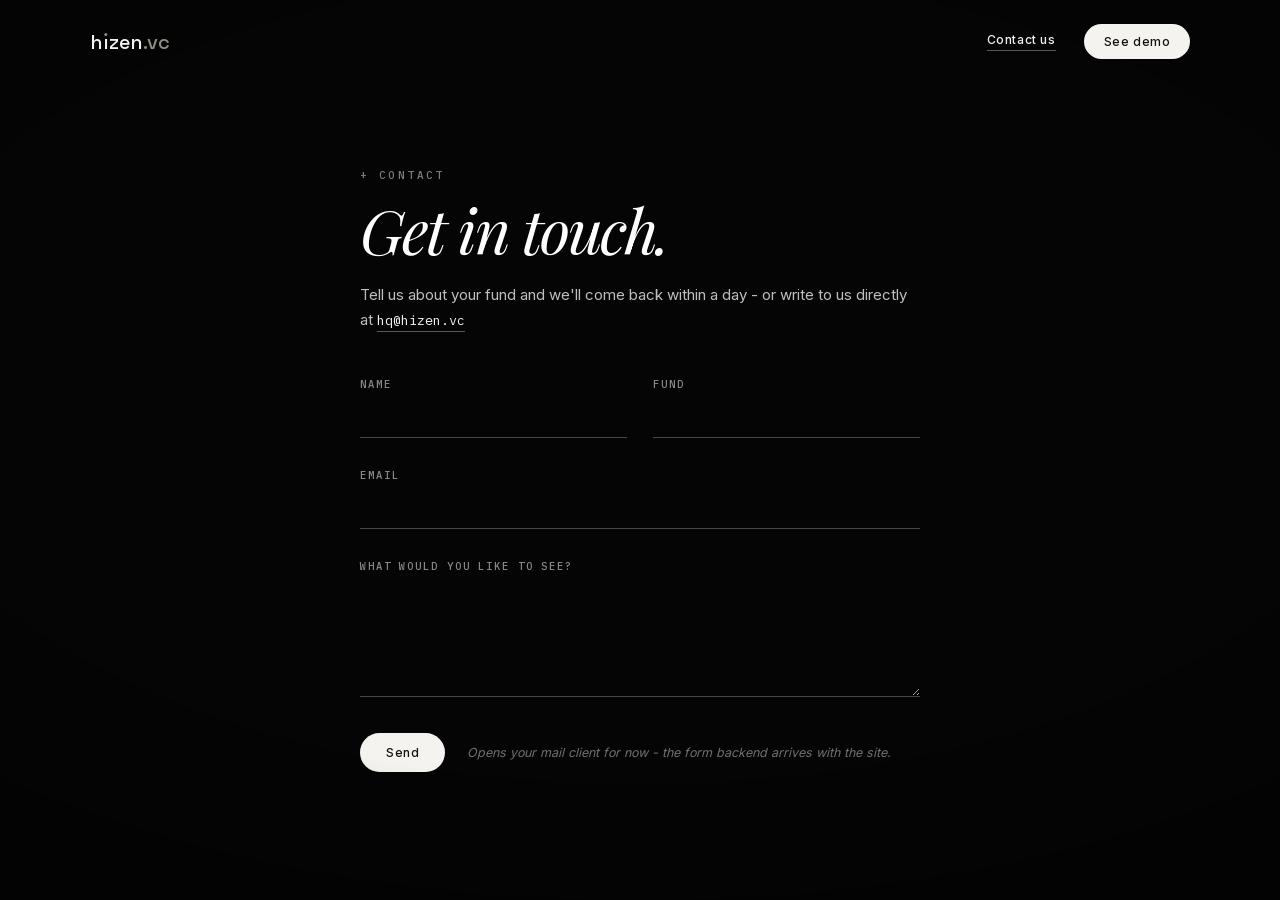
==== contact.html @ a519488a "site: the data-vines build, and no third-party request on any page The export is a React component i" ====
<!DOCTYPE html>
<html lang="en">
<head>
<meta charset="utf-8">
<meta name="viewport" content="width=device-width, initial-scale=1">
<title>Get in touch — hızen.vc</title>
  <link rel="stylesheet" href="./fonts/fonts.css">
  <style>
    body{margin:0;background:#050505;color:#f4f3f0;-webkit-font-smoothing:antialiased}
    a{color:#f4f3f0}a:hover{color:#b5b2a8}
    ::selection{background:#f4f3f0;color:#12120f}
    input:focus-visible,textarea:focus-visible{outline:none;border-bottom-color:#f4f3f0 !important}
  </style>
<meta name="description" content="Everything an analyst runs before a deal — done, before the call.">
<link rel="icon" type="image/png" sizes="32x32" href="/img/icon-32-dark.png">
<link rel="icon" type="image/png" sizes="32x32" href="/img/icon-32-light.png" media="(prefers-color-scheme: dark)">
<link rel="apple-touch-icon" href="/img/icon-180-dark.png">
<meta property="og:title" content="hızen.vc — intelligence for private capital">
<meta property="og:description" content="Everything an analyst runs before a deal — done, before the call.">
<meta property="og:image" content="https://hizen.vc/img/og.png">
<meta property="og:url" content="https://hizen.vc/">
<meta name="twitter:card" content="summary_large_image">
<meta name="twitter:title" content="hızen.vc — intelligence for private capital">
<meta name="twitter:description" content="Everything an analyst runs before a deal — done, before the call.">
<meta name="twitter:image" content="https://hizen.vc/img/og.png">
<style>
  /* The builder writes hover intent as a `style-hover` attribute its own runtime
     never reads, so these are the only place those states exist. */
  .clink:hover { color: #b5b2a8 }
  .cbtn:hover { background: #d9d6cd; color: #12120f }
  :focus-visible { outline: 2px solid currentColor; outline-offset: 3px }
</style>
</head>
<body>
<div style="position:fixed;inset:0;pointer-events:none;background:radial-gradient(120% 90% at 50% 42%, transparent 50%, rgba(0,0,0,0.5) 86%, rgba(0,0,0,0.68) 100%)"></div>
<header style="position:fixed;top:0;left:0;right:0;z-index:50;display:flex;justify-content:space-between;align-items:center;padding:24px 7vw">
  <a href="./index.html" style="font-family:'Space Grotesk',Inter,sans-serif;font-weight:500;font-size:20px;letter-spacing:0.005em;color:#f4f3f0;text-decoration:none;line-height:1">h<span style="position:relative;display:inline-block">ı<span style="position:absolute;left:50%;top:0.06em;transform:translateX(-50%);width:0.17em;height:0.17em;border-radius:50%;background:#8f8c85"></span></span>zen<span style="color:#8f8c85">.vc</span></a>
  <nav style="display:flex;align-items:center;gap:28px"><a href="mailto:hq@hizen.vc" style="font-family:Inter,sans-serif;font-weight:500;font-size:12px;letter-spacing:0.05em;color:#f4f3f0;text-decoration:none;border-bottom:1px solid rgba(244,243,240,0.35);padding-bottom:3px;white-space:nowrap" style-hover="color:#b5b2a8">Contact us</a><a href="./demo.html" style="font-family:Inter,sans-serif;font-weight:500;font-size:12px;letter-spacing:0.05em;color:#12120f;background:#f4f3f0;padding:10px 20px;border-radius:999px;text-decoration:none;white-space:nowrap" style-hover="background:#d9d6cd;color:#12120f">See demo</a></nav>
</header>
<main style="min-height:100vh;display:flex;align-items:center;justify-content:center;padding:120px 7vw 80px;box-sizing:border-box">
  <div style="width:min(560px,100%)">
    <div style="font-family:'IBM Plex Mono',monospace;font-weight:500;font-size:11px;letter-spacing:0.22em;text-transform:uppercase;color:rgba(244,243,240,0.5);margin-bottom:16px">+ Contact</div>
    <h1 style="margin:0;font-family:'Playfair Display',Georgia,serif;font-style:italic;font-weight:400;font-size:clamp(38px,5vw,62px);line-height:1.02;letter-spacing:-0.04em;color:#ffffff">Get in touch.</h1>
    <p style="margin:20px 0 0;font-family:Inter,sans-serif;font-weight:400;font-size:15px;line-height:1.7;color:rgba(244,243,240,0.78)">Tell us about your fund and we'll come back within a day - or write to us directly at <a href="mailto:hq@hizen.vc" style="font-family:'IBM Plex Mono',monospace;font-size:13.5px;color:#f4f3f0;text-decoration:none;border-bottom:1px solid rgba(244,243,240,0.35);padding-bottom:2px" style-hover="color:#b5b2a8">hq@hizen.vc</a></p>
    <form onSubmit="{{ send }}" style="margin-top:44px;display:flex;flex-direction:column;gap:30px">
      <div style="display:grid;grid-template-columns:1fr 1fr;gap:26px">
        <label style="display:flex;flex-direction:column;gap:9px;font-family:'IBM Plex Mono',monospace;font-weight:500;font-size:10.5px;letter-spacing:0.18em;text-transform:uppercase;color:rgba(244,243,240,0.55)">Name
          <input name="name" type="text" autocomplete="name" style="background:transparent;border:none;border-bottom:1px solid rgba(244,243,240,0.28);padding:8px 0 10px;font-family:Inter,sans-serif;font-size:15px;color:#f4f3f0;border-radius:0"></input>
        </label>
        <label style="display:flex;flex-direction:column;gap:9px;font-family:'IBM Plex Mono',monospace;font-weight:500;font-size:10.5px;letter-spacing:0.18em;text-transform:uppercase;color:rgba(244,243,240,0.55)">Fund
          <input name="fund" type="text" autocomplete="organization" style="background:transparent;border:none;border-bottom:1px solid rgba(244,243,240,0.28);padding:8px 0 10px;font-family:Inter,sans-serif;font-size:15px;color:#f4f3f0;border-radius:0"></input>
        </label>
      </div>
      <label style="display:flex;flex-direction:column;gap:9px;font-family:'IBM Plex Mono',monospace;font-weight:500;font-size:10.5px;letter-spacing:0.18em;text-transform:uppercase;color:rgba(244,243,240,0.55)">Email
        <input name="email" type="email" autocomplete="email" required="required" style="background:transparent;border:none;border-bottom:1px solid rgba(244,243,240,0.28);padding:8px 0 10px;font-family:Inter,sans-serif;font-size:15px;color:#f4f3f0;border-radius:0"></input>
      </label>
      <label style="display:flex;flex-direction:column;gap:9px;font-family:'IBM Plex Mono',monospace;font-weight:500;font-size:10.5px;letter-spacing:0.18em;text-transform:uppercase;color:rgba(244,243,240,0.55)">What would you like to see?
        <textarea name="msg" rows="4" style="background:transparent;border:none;border-bottom:1px solid rgba(244,243,240,0.28);padding:8px 0 10px;font-family:Inter,sans-serif;font-size:15px;line-height:1.6;color:#f4f3f0;resize:vertical;border-radius:0"></textarea>
      </label>
      <div style="display:flex;align-items:center;gap:22px;margin-top:6px">
        <button type="submit" style="font-family:Inter,sans-serif;font-weight:500;font-size:12px;letter-spacing:0.05em;color:#12120f;background:#f4f3f0;padding:12px 26px;border-radius:999px;border:none;cursor:pointer" style-hover="background:#d9d6cd">Send</button>
        <span style="font-family:Inter,sans-serif;font-style:italic;font-size:12.5px;color:rgba(244,243,240,0.45)">Opens your mail client for now - the form backend arrives with the site.</span>
      </div>
    </form>
  </div>
</main>
<script>
class DCLogic { constructor(props) { this.props = props; } }
class Component extends DCLogic {
  renderVals() {
    return {
      send: e => {
        e.preventDefault();
        const f = e.target;
        const v = n => (f.elements[n] && f.elements[n].value || '').trim();
        const subject = 'Hizen - ' + (v('fund') || v('name') || 'inquiry');
        const body = 'Name: ' + v('name') + '\nFund: ' + v('fund') + '\nEmail: ' + v('email') + '\n\n' + v('msg');
        window.location.href = 'mailto:hq@hizen.vc?subject=' + encodeURIComponent(subject) + '&body=' + encodeURIComponent(body);
      }
    };
  }
}
new Component({}).componentDidMount();
</script>
</body>
</html>
---- fonts/fonts.css ----
@font-face {
  font-family: 'IBM Plex Mono';
  font-style: normal;
  font-weight: 400;
  font-display: swap;
  src: url(./ibm-plex-mono-400-latin-ext.woff2) format('woff2');
  unicode-range: U+0100-02BA, U+02BD-02C5, U+02C7-02CC, U+02CE-02D7, U+02DD-02FF, U+0304, U+0308, U+0329, U+1D00-1DBF, U+1E00-1E9F, U+1EF2-1EFF, U+2020, U+20A0-20AB, U+20AD-20C0, U+2113, U+2C60-2C7F, U+A720-A7FF;
}
@font-face {
  font-family: 'IBM Plex Mono';
  font-style: normal;
  font-weight: 400;
  font-display: swap;
  src: url(./ibm-plex-mono-400-latin.woff2) format('woff2');
  unicode-range: U+0000-00FF, U+0131, U+0152-0153, U+02BB-02BC, U+02C6, U+02DA, U+02DC, U+0304, U+0308, U+0329, U+2000-206F, U+20AC, U+2122, U+2191, U+2193, U+2212, U+2215, U+FEFF, U+FFFD;
}
@font-face {
  font-family: 'IBM Plex Mono';
  font-style: normal;
  font-weight: 500;
  font-display: swap;
  src: url(./ibm-plex-mono-500-latin-ext.woff2) format('woff2');
  unicode-range: U+0100-02BA, U+02BD-02C5, U+02C7-02CC, U+02CE-02D7, U+02DD-02FF, U+0304, U+0308, U+0329, U+1D00-1DBF, U+1E00-1E9F, U+1EF2-1EFF, U+2020, U+20A0-20AB, U+20AD-20C0, U+2113, U+2C60-2C7F, U+A720-A7FF;
}
@font-face {
  font-family: 'IBM Plex Mono';
  font-style: normal;
  font-weight: 500;
  font-display: swap;
  src: url(./ibm-plex-mono-500-latin.woff2) format('woff2');
  unicode-range: U+0000-00FF, U+0131, U+0152-0153, U+02BB-02BC, U+02C6, U+02DA, U+02DC, U+0304, U+0308, U+0329, U+2000-206F, U+20AC, U+2122, U+2191, U+2193, U+2212, U+2215, U+FEFF, U+FFFD;
}
@font-face {
  font-family: 'Inter';
  font-style: normal;
  font-weight: 400;
  font-display: swap;
  src: url(./inter-400-latin-ext.woff2) format('woff2');
  unicode-range: U+0100-02BA, U+02BD-02C5, U+02C7-02CC, U+02CE-02D7, U+02DD-02FF, U+0304, U+0308, U+0329, U+1D00-1DBF, U+1E00-1E9F, U+1EF2-1EFF, U+2020, U+20A0-20AB, U+20AD-20C0, U+2113, U+2C60-2C7F, U+A720-A7FF;
}
@font-face {
  font-family: 'Inter';
  font-style: normal;
  font-weight: 400;
  font-display: swap;
  src: url(./inter-400-latin.woff2) format('woff2');
  unicode-range: U+0000-00FF, U+0131, U+0152-0153, U+02BB-02BC, U+02C6, U+02DA, U+02DC, U+0304, U+0308, U+0329, U+2000-206F, U+20AC, U+2122, U+2191, U+2193, U+2212, U+2215, U+FEFF, U+FFFD;
}
@font-face {
  font-family: 'Inter';
  font-style: normal;
  font-weight: 500;
  font-display: swap;
  src: url(./inter-500-latin-ext.woff2) format('woff2');
  unicode-range: U+0100-02BA, U+02BD-02C5, U+02C7-02CC, U+02CE-02D7, U+02DD-02FF, U+0304, U+0308, U+0329, U+1D00-1DBF, U+1E00-1E9F, U+1EF2-1EFF, U+2020, U+20A0-20AB, U+20AD-20C0, U+2113, U+2C60-2C7F, U+A720-A7FF;
}
@font-face {
  font-family: 'Inter';
  font-style: normal;
  font-weight: 500;
  font-display: swap;
  src: url(./inter-500-latin.woff2) format('woff2');
  unicode-range: U+0000-00FF, U+0131, U+0152-0153, U+02BB-02BC, U+02C6, U+02DA, U+02DC, U+0304, U+0308, U+0329, U+2000-206F, U+20AC, U+2122, U+2191, U+2193, U+2212, U+2215, U+FEFF, U+FFFD;
}
@font-face {
  font-family: 'Inter';
  font-style: normal;
  font-weight: 600;
  font-display: swap;
  src: url(./inter-600-latin-ext.woff2) format('woff2');
  unicode-range: U+0100-02BA, U+02BD-02C5, U+02C7-02CC, U+02CE-02D7, U+02DD-02FF, U+0304, U+0308, U+0329, U+1D00-1DBF, U+1E00-1E9F, U+1EF2-1EFF, U+2020, U+20A0-20AB, U+20AD-20C0, U+2113, U+2C60-2C7F, U+A720-A7FF;
}
@font-face {
  font-family: 'Inter';
  font-style: normal;
  font-weight: 600;
  font-display: swap;
  src: url(./inter-600-latin.woff2) format('woff2');
  unicode-range: U+0000-00FF, U+0131, U+0152-0153, U+02BB-02BC, U+02C6, U+02DA, U+02DC, U+0304, U+0308, U+0329, U+2000-206F, U+20AC, U+2122, U+2191, U+2193, U+2212, U+2215, U+FEFF, U+FFFD;
}
@font-face {
  font-family: 'Playfair Display';
  font-style: italic;
  font-weight: 400;
  font-display: swap;
  src: url(./playfair-display-400-italic-latin-ext.woff2) format('woff2');
  unicode-range: U+0100-02BA, U+02BD-02C5, U+02C7-02CC, U+02CE-02D7, U+02DD-02FF, U+0304, U+0308, U+0329, U+1D00-1DBF, U+1E00-1E9F, U+1EF2-1EFF, U+2020, U+20A0-20AB, U+20AD-20C0, U+2113, U+2C60-2C7F, U+A720-A7FF;
}
@font-face {
  font-family: 'Playfair Display';
  font-style: italic;
  font-weight: 400;
  font-display: swap;
  src: url(./playfair-display-400-italic-latin.woff2) format('woff2');
  unicode-range: U+0000-00FF, U+0131, U+0152-0153, U+02BB-02BC, U+02C6, U+02DA, U+02DC, U+0304, U+0308, U+0329, U+2000-206F, U+20AC, U+2122, U+2191, U+2193, U+2212, U+2215, U+FEFF, U+FFFD;
}
@font-face {
  font-family: 'Playfair Display';
  font-style: italic;
  font-weight: 500;
  font-display: swap;
  src: url(./playfair-display-500-italic-latin-ext.woff2) format('woff2');
  unicode-range: U+0100-02BA, U+02BD-02C5, U+02C7-02CC, U+02CE-02D7, U+02DD-02FF, U+0304, U+0308, U+0329, U+1D00-1DBF, U+1E00-1E9F, U+1EF2-1EFF, U+2020, U+20A0-20AB, U+20AD-20C0, U+2113, U+2C60-2C7F, U+A720-A7FF;
}
@font-face {
  font-family: 'Playfair Display';
  font-style: italic;
  font-weight: 500;
  font-display: swap;
  src: url(./playfair-display-500-italic-latin.woff2) format('woff2');
  unicode-range: U+0000-00FF, U+0131, U+0152-0153, U+02BB-02BC, U+02C6, U+02DA, U+02DC, U+0304, U+0308, U+0329, U+2000-206F, U+20AC, U+2122, U+2191, U+2193, U+2212, U+2215, U+FEFF, U+FFFD;
}
@font-face {
  font-family: 'Space Grotesk';
  font-style: normal;
  font-weight: 500;
  font-display: swap;
  src: url(./space-grotesk-500-latin-ext.woff2) format('woff2');
  unicode-range: U+0100-02BA, U+02BD-02C5, U+02C7-02CC, U+02CE-02D7, U+02DD-02FF, U+0304, U+0308, U+0329, U+1D00-1DBF, U+1E00-1E9F, U+1EF2-1EFF, U+2020, U+20A0-20AB, U+20AD-20C0, U+2113, U+2C60-2C7F, U+A720-A7FF;
}
@font-face {
  font-family: 'Space Grotesk';
  font-style: normal;
  font-weight: 500;
  font-display: swap;
  src: url(./space-grotesk-500-latin.woff2) format('woff2');
  unicode-range: U+0000-00FF, U+0131, U+0152-0153, U+02BB-02BC, U+02C6, U+02DA, U+02DC, U+0304, U+0308, U+0329, U+2000-206F, U+20AC, U+2122, U+2191, U+2193, U+2212, U+2215, U+FEFF, U+FFFD;
}
@font-face {
  font-family: 'Space Grotesk';
  font-style: normal;
  font-weight: 600;
  font-display: swap;
  src: url(./space-grotesk-600-latin-ext.woff2) format('woff2');
  unicode-range: U+0100-02BA, U+02BD-02C5, U+02C7-02CC, U+02CE-02D7, U+02DD-02FF, U+0304, U+0308, U+0329, U+1D00-1DBF, U+1E00-1E9F, U+1EF2-1EFF, U+2020, U+20A0-20AB, U+20AD-20C0, U+2113, U+2C60-2C7F, U+A720-A7FF;
}
@font-face {
  font-family: 'Space Grotesk';
  font-style: normal;
  font-weight: 600;
  font-display: swap;
  src: url(./space-grotesk-600-latin.woff2) format('woff2');
  unicode-range: U+0000-00FF, U+0131, U+0152-0153, U+02BB-02BC, U+02C6, U+02DA, U+02DC, U+0304, U+0308, U+0329, U+2000-206F, U+20AC, U+2122, U+2191, U+2193, U+2212, U+2215, U+FEFF, U+FFFD;
}
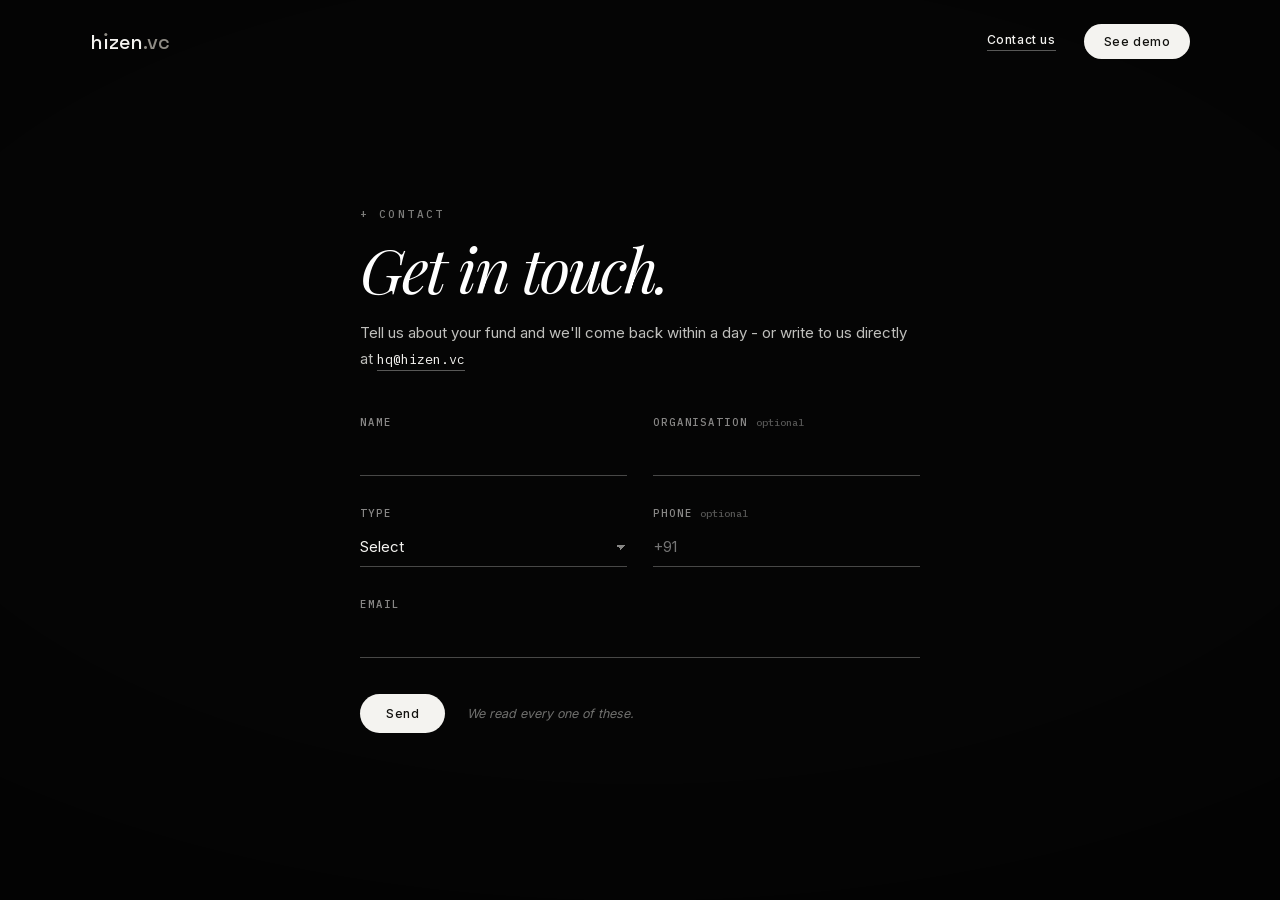
==== commit bc685538: "site: the v2 film, and a contact form that keeps the lead The demo page carried a 1:59 cut and a tra" ====
--- a/contact.html
+++ b/contact.html
@@ -1,4 +1,6 @@
 <!DOCTYPE html>
+<!-- HAND-AUTHORED, like demo.html. The builder export has no form backend and
+     no fund-type field, so a re-export must map this page as `-contact.dc.html`. -->
 <html lang="en">
 <head>
 <meta charset="utf-8">
@@ -9,7 +11,18 @@
     body{margin:0;background:#050505;color:#f4f3f0;-webkit-font-smoothing:antialiased}
     a{color:#f4f3f0}a:hover{color:#b5b2a8}
     ::selection{background:#f4f3f0;color:#12120f}
-    input:focus-visible,textarea:focus-visible{outline:none;border-bottom-color:#f4f3f0 !important}
+    input:focus-visible,select:focus-visible,textarea:focus-visible{outline:none;border-bottom-color:#f4f3f0 !important}
+    /* The four fields repeated these inline nine times over. */
+    .f{display:flex;flex-direction:column;gap:9px;font-family:'IBM Plex Mono',monospace;
+       font-weight:500;font-size:10.5px;letter-spacing:0.18em;text-transform:uppercase;
+       color:rgba(244,243,240,0.55)}
+    .f input,.f select{background:transparent;border:none;border-bottom:1px solid rgba(244,243,240,0.28);
+       padding:8px 0 10px;font-family:Inter,sans-serif;font-size:15px;color:#f4f3f0;border-radius:0}
+    /* A native select paints its own chrome; strip it and draw one caret. */
+    .f select{appearance:none;cursor:pointer;background-image:linear-gradient(45deg,transparent 50%,rgba(244,243,240,0.55) 50%),linear-gradient(135deg,rgba(244,243,240,0.55) 50%,transparent 50%);background-position:right 6px center,right 1px center;background-size:5px 5px,5px 5px;background-repeat:no-repeat}
+    .f option{background:#12120f;color:#f4f3f0}
+    .f .opt{text-transform:none;letter-spacing:0;font-size:10px;color:rgba(244,243,240,0.34)}
+    button[disabled]{opacity:0.5;cursor:default}
   </style>
 <meta name="description" content="Everything an analyst runs before a deal — done, before the call.">
 <link rel="icon" type="image/png" sizes="32x32" href="/img/icon-32-dark.png">
@@ -29,6 +42,26 @@
   .clink:hover { color: #b5b2a8 }
   .cbtn:hover { background: #d9d6cd; color: #12120f }
   :focus-visible { outline: 2px solid currentColor; outline-offset: 3px }
+
+  /* A flex column with `align-items:center` sizes its children to max-content,
+     so the headline spans and the copy blocks never wrap — they overflow the
+     5vw padding and `overflow-x:hidden` clips them. This is the whole mobile
+     bug on every page; it is not width-specific, so it is not in a query. */
+  .stmt > *, main > * { max-width: 100% }
+
+  @media (max-width: 640px) {
+    header { padding-left: 5vw !important; padding-right: 5vw !important }
+    header nav { gap: 14px !important }
+    /* "Get in touch" reaches the same inbox and the row cannot hold both */
+    header nav a[href^="mailto:"] { display: none !important }
+    .rv { max-width: 100% !important }
+    .stmt { padding: 0 6vw !important }
+    .stmt > * { font-size: clamp(26px, 7.4vw, 40px) !important; letter-spacing: -0.04em !important }
+    /* grid and flex children default to min-width:auto, so an input's default
+       size keeps two columns wider than the screen instead of collapsing */
+    [style*="grid-template-columns"] { grid-template-columns: 1fr !important }
+    input, textarea { min-width: 0 !important; width: 100% !important }
+  }
 </style>
 </head>
 <body>
@@ -42,45 +75,83 @@
     <div style="font-family:'IBM Plex Mono',monospace;font-weight:500;font-size:11px;letter-spacing:0.22em;text-transform:uppercase;color:rgba(244,243,240,0.5);margin-bottom:16px">+ Contact</div>
     <h1 style="margin:0;font-family:'Playfair Display',Georgia,serif;font-style:italic;font-weight:400;font-size:clamp(38px,5vw,62px);line-height:1.02;letter-spacing:-0.04em;color:#ffffff">Get in touch.</h1>
     <p style="margin:20px 0 0;font-family:Inter,sans-serif;font-weight:400;font-size:15px;line-height:1.7;color:rgba(244,243,240,0.78)">Tell us about your fund and we'll come back within a day - or write to us directly at <a href="mailto:hq@hizen.vc" style="font-family:'IBM Plex Mono',monospace;font-size:13.5px;color:#f4f3f0;text-decoration:none;border-bottom:1px solid rgba(244,243,240,0.35);padding-bottom:2px" style-hover="color:#b5b2a8">hq@hizen.vc</a></p>
-    <form onSubmit="{{ send }}" style="margin-top:44px;display:flex;flex-direction:column;gap:30px">
+    <form id="gi" style="margin-top:44px;display:flex;flex-direction:column;gap:30px">
       <div style="display:grid;grid-template-columns:1fr 1fr;gap:26px">
-        <label style="display:flex;flex-direction:column;gap:9px;font-family:'IBM Plex Mono',monospace;font-weight:500;font-size:10.5px;letter-spacing:0.18em;text-transform:uppercase;color:rgba(244,243,240,0.55)">Name
-          <input name="name" type="text" autocomplete="name" style="background:transparent;border:none;border-bottom:1px solid rgba(244,243,240,0.28);padding:8px 0 10px;font-family:Inter,sans-serif;font-size:15px;color:#f4f3f0;border-radius:0"></input>
+        <label class="f">Name
+          <input name="name" type="text" autocomplete="name" required maxlength="120">
         </label>
-        <label style="display:flex;flex-direction:column;gap:9px;font-family:'IBM Plex Mono',monospace;font-weight:500;font-size:10.5px;letter-spacing:0.18em;text-transform:uppercase;color:rgba(244,243,240,0.55)">Fund
-          <input name="fund" type="text" autocomplete="organization" style="background:transparent;border:none;border-bottom:1px solid rgba(244,243,240,0.28);padding:8px 0 10px;font-family:Inter,sans-serif;font-size:15px;color:#f4f3f0;border-radius:0"></input>
+        <!-- optional, matching the Typeform this replaces — an angel writing
+             from a personal address has no organisation to give -->
+        <label class="f"><span>Organisation <span class="opt">optional</span></span>
+          <input name="org" type="text" autocomplete="organization" maxlength="160">
         </label>
       </div>
-      <label style="display:flex;flex-direction:column;gap:9px;font-family:'IBM Plex Mono',monospace;font-weight:500;font-size:10.5px;letter-spacing:0.18em;text-transform:uppercase;color:rgba(244,243,240,0.55)">Email
-        <input name="email" type="email" autocomplete="email" required="required" style="background:transparent;border:none;border-bottom:1px solid rgba(244,243,240,0.28);padding:8px 0 10px;font-family:Inter,sans-serif;font-size:15px;color:#f4f3f0;border-radius:0"></input>
+      <div style="display:grid;grid-template-columns:1fr 1fr;gap:26px">
+        <label class="f">Type
+          <select name="type" required>
+            <option value="" disabled selected>Select</option>
+            <option>VC</option>
+            <option>Angel</option>
+            <option>Family Office</option>
+            <option>Investment Pro</option>
+            <option>Others</option>
+          </select>
+        </label>
+        <!-- one element, not a text node beside a span: a flex column would
+             otherwise put "optional" on its own row and drop the input 14px -->
+        <label class="f"><span>Phone <span class="opt">optional</span></span>
+          <input name="phone" type="tel" autocomplete="tel" maxlength="32" placeholder="+91">
+        </label>
+      </div>
+      <label class="f">Email
+        <input name="email" type="email" autocomplete="email" required maxlength="200">
       </label>
-      <label style="display:flex;flex-direction:column;gap:9px;font-family:'IBM Plex Mono',monospace;font-weight:500;font-size:10.5px;letter-spacing:0.18em;text-transform:uppercase;color:rgba(244,243,240,0.55)">What would you like to see?
-        <textarea name="msg" rows="4" style="background:transparent;border:none;border-bottom:1px solid rgba(244,243,240,0.28);padding:8px 0 10px;font-family:Inter,sans-serif;font-size:15px;line-height:1.6;color:#f4f3f0;resize:vertical;border-radius:0"></textarea>
-      </label>
+      <!-- Bots fill every field they can see; a human never sees this one. -->
+      <input name="website" tabindex="-1" autocomplete="off" aria-hidden="true" style="position:absolute;left:-9999px;width:1px;height:1px;opacity:0">
       <div style="display:flex;align-items:center;gap:22px;margin-top:6px">
         <button type="submit" style="font-family:Inter,sans-serif;font-weight:500;font-size:12px;letter-spacing:0.05em;color:#12120f;background:#f4f3f0;padding:12px 26px;border-radius:999px;border:none;cursor:pointer" style-hover="background:#d9d6cd">Send</button>
-        <span style="font-family:Inter,sans-serif;font-style:italic;font-size:12.5px;color:rgba(244,243,240,0.45)">Opens your mail client for now - the form backend arrives with the site.</span>
+        <span id="gi-note" role="status" style="font-family:Inter,sans-serif;font-style:italic;font-size:12.5px;color:rgba(244,243,240,0.45)">We read every one of these.</span>
       </div>
     </form>
   </div>
 </main>
 <script>
-class DCLogic { constructor(props) { this.props = props; } }
-class Component extends DCLogic {
-  renderVals() {
-    return {
-      send: e => {
-        e.preventDefault();
-        const f = e.target;
-        const v = n => (f.elements[n] && f.elements[n].value || '').trim();
-        const subject = 'Hizen - ' + (v('fund') || v('name') || 'inquiry');
-        const body = 'Name: ' + v('name') + '\nFund: ' + v('fund') + '\nEmail: ' + v('email') + '\n\n' + v('msg');
-        window.location.href = 'mailto:hq@hizen.vc?subject=' + encodeURIComponent(subject) + '&body=' + encodeURIComponent(body);
-      }
-    };
-  }
-}
-new Component({}).componentDidMount();
+// Deployment URL of form.gs (Apps Script -> Deploy -> Web app -> Anyone).
+// Empty falls back to the mail client, so the page is never a dead end.
+const ENDPOINT = 'https://script.google.com/macros/s/AKfycbx7QLYATeOE-b9aQNpnvzy7unRkfpgVxEFFpPXWVEFXWB-Tp4CK4AmEJ9hWOijW41yZ/exec';
+
+(() => {
+  const form = document.getElementById('gi'), note = document.getElementById('gi-note');
+  const say = (text, dim) => { note.textContent = text; note.style.color = dim ? 'rgba(244,243,240,0.45)' : '#f4f3f0'; };
+
+  form.addEventListener('submit', async e => {
+    e.preventDefault();
+    const lead = Object.fromEntries(new FormData(form));
+    if (!ENDPOINT) {
+      const body = ['Name: ' + lead.name, 'Organisation: ' + lead.org, 'Type: ' + lead.type,
+                    'Email: ' + lead.email, 'Phone: ' + (lead.phone || '-')].join('\n');
+      location.href = 'mailto:hq@hizen.vc?subject=' + encodeURIComponent('hizen - ' + lead.org) +
+                      '&body=' + encodeURIComponent(body);
+      return;
+    }
+    const button = form.querySelector('button');
+    button.disabled = true;
+    say('Sending...', true);
+    try {
+      // text/plain keeps this a "simple" request, so the browser sends no
+      // OPTIONS preflight — which an Apps Script web app cannot answer.
+      const reply = await fetch(ENDPOINT, {
+        method: 'POST', body: JSON.stringify(lead), headers: { 'Content-Type': 'text/plain;charset=utf-8' },
+      });
+      if (!reply.ok) throw new Error(reply.status);
+      form.reset();
+      say('Got it. We come back within a day.');
+    } catch {
+      button.disabled = false;
+      say('That did not send - write to hq@hizen.vc and we will pick it up.');
+    }
+  });
+})();
 </script>
 </body>
 </html>
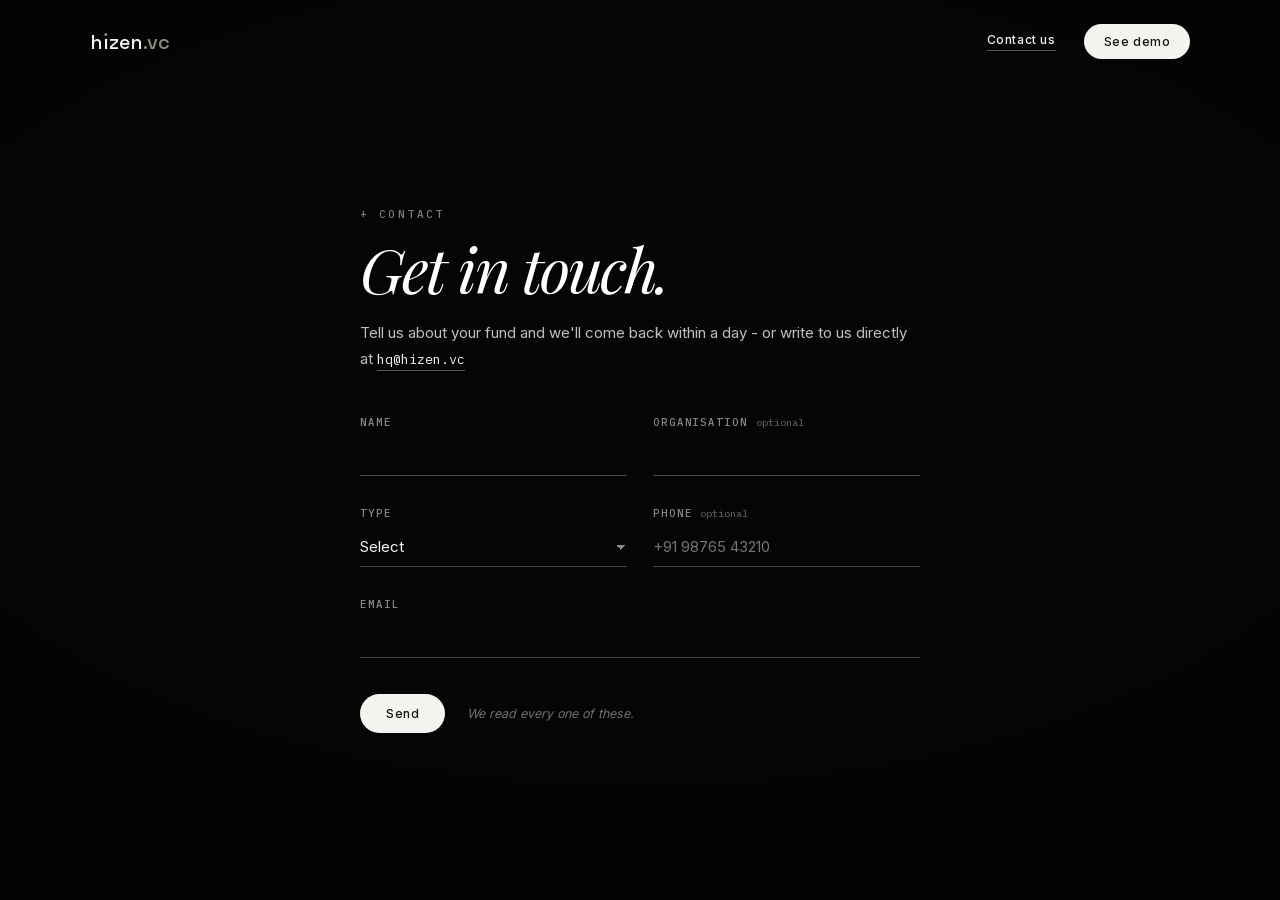
==== commit 49f40029: "site: productionise the form, and make both pages phone-first The submit handler reported success fo" ====
--- a/contact.html
+++ b/contact.html
@@ -61,6 +61,16 @@
        size keeps two columns wider than the screen instead of collapsing */
     [style*="grid-template-columns"] { grid-template-columns: 1fr !important }
     input, textarea { min-width: 0 !important; width: 100% !important }
+    /* iOS zooms the page on focus for any input under 16px and never zooms
+       back out, which strands the rest of the form off-screen mid-fill. */
+    .f input, .f select { font-size: 16px !important }
+    main { padding: 96px 5vw 64px !important }
+    #gi { margin-top: 32px !important; gap: 22px !important }
+    #gi > div[style*="grid"] { gap: 22px !important }
+    /* thumb-sized, and the note below it rather than squeezed alongside */
+    #gi button { width: 100%; padding: 15px 26px !important; font-size: 13px !important }
+    #gi button + span { text-align: center }
+    #gi > div:last-child { flex-direction: column; align-items: stretch !important; gap: 14px !important }
   }
 </style>
 </head>
@@ -99,8 +109,13 @@
         </label>
         <!-- one element, not a text node beside a span: a flex column would
              otherwise put "optional" on its own row and drop the input 14px -->
+        <!-- inputmode=numeric gives a phone keypad without type=number, whose
+             spinners and silent non-numeric drop are wrong for a phone number.
+             The pattern is enforced again in JS and again on the server. -->
         <label class="f"><span>Phone <span class="opt">optional</span></span>
-          <input name="phone" type="tel" autocomplete="tel" maxlength="32" placeholder="+91">
+          <input name="phone" type="tel" autocomplete="tel" maxlength="20" placeholder="+91 98765 43210"
+                 inputmode="tel" pattern="[0-9+()\-.\s]{7,20}"
+                 title="Digits, and + ( ) - or spaces">
         </label>
       </div>
       <label class="f">Email
@@ -113,6 +128,13 @@
         <span id="gi-note" role="status" style="font-family:Inter,sans-serif;font-style:italic;font-size:12.5px;color:rgba(244,243,240,0.45)">We read every one of these.</span>
       </div>
     </form>
+    <!-- Replaces the form on success. A note beside the button is easy to miss
+         on a phone, where the button is often the last thing on screen. -->
+    <div id="gi-done" hidden style="margin-top:44px">
+      <div style="font-family:'IBM Plex Mono',monospace;font-weight:500;font-size:11px;letter-spacing:0.22em;text-transform:uppercase;color:rgba(244,243,240,0.5)">+ Received</div>
+      <p style="margin:16px 0 0;font-family:Inter,sans-serif;font-size:18px;line-height:1.6;color:#f4f3f0">Thank you — we have your details.</p>
+      <p style="margin:10px 0 0;font-family:Inter,sans-serif;font-size:15px;line-height:1.7;color:rgba(244,243,240,0.7)">We come back within a day. In the meantime, the <a href="./demo.html" class="clink">demo film</a> runs 1:16.</p>
+    </div>
   </div>
 </main>
 <script>
@@ -120,35 +142,79 @@
 // Empty falls back to the mail client, so the page is never a dead end.
 const ENDPOINT = 'https://script.google.com/macros/s/AKfycbx7QLYATeOE-b9aQNpnvzy7unRkfpgVxEFFpPXWVEFXWB-Tp4CK4AmEJ9hWOijW41yZ/exec';
 
+const TIMEOUT = 20000; // a hung request must end in a message, never a spinner
+
 (() => {
-  const form = document.getElementById('gi'), note = document.getElementById('gi-note');
-  const say = (text, dim) => { note.textContent = text; note.style.color = dim ? 'rgba(244,243,240,0.45)' : '#f4f3f0'; };
+  const form = document.getElementById('gi');
+  const note = document.getElementById('gi-note');
+  const done = document.getElementById('gi-done');
+  const button = form.querySelector('button');
+  const say = (text, dim) => {
+    note.textContent = text;
+    note.style.color = dim ? 'rgba(244,243,240,0.45)' : '#f4f3f0';
+  };
+
+  // Keep the field to what the server will accept, as it is typed. Paste from a
+  // contacts app routinely carries non-breaking spaces and unicode dashes,
+  // which look identical and fail a plain [0-9+()-.\s] check.
+  const phone = form.elements.phone;
+  phone.addEventListener('input', () => {
+    const clean = phone.value.replace(/[  -​]/g, ' ')
+                             .replace(/[‐-―]/g, '-')
+                             .replace(/[^0-9+()\-.\s]/g, '');
+    if (clean !== phone.value) phone.value = clean;
+    // A number too short to dial is a typo, not a number. Reported through the
+    // native bubble, so it reads the same as every other field's error.
+    const digits = clean.replace(/\D/g, '').length;
+    phone.setCustomValidity(!clean || digits >= 7 ? '' : 'Enter at least 7 digits, or leave this blank.');
+  });
+
+  const compose = lead =>
+    ['Name: ' + lead.name, 'Organisation: ' + (lead.org || '-'), 'Type: ' + lead.type,
+     'Email: ' + lead.email, 'Phone: ' + (lead.phone || '-')].join('\n');
 
   form.addEventListener('submit', async e => {
     e.preventDefault();
-    const lead = Object.fromEntries(new FormData(form));
+    if (button.disabled) return; // double-tap on a slow phone
+
+    const lead = {};
+    for (const [key, value] of new FormData(form)) lead[key] = value.trim();
+    lead.email = lead.email.toLowerCase();
+
     if (!ENDPOINT) {
-      const body = ['Name: ' + lead.name, 'Organisation: ' + lead.org, 'Type: ' + lead.type,
-                    'Email: ' + lead.email, 'Phone: ' + (lead.phone || '-')].join('\n');
-      location.href = 'mailto:hq@hizen.vc?subject=' + encodeURIComponent('hizen - ' + lead.org) +
-                      '&body=' + encodeURIComponent(body);
+      location.href = 'mailto:hq@hizen.vc?subject=' + encodeURIComponent('hizen - ' + (lead.org || lead.name)) +
+                      '&body=' + encodeURIComponent(compose(lead));
       return;
     }
-    const button = form.querySelector('button');
+
     button.disabled = true;
     say('Sending...', true);
+    const cancel = new AbortController();
+    const timer = setTimeout(() => cancel.abort(), TIMEOUT);
     try {
       // text/plain keeps this a "simple" request, so the browser sends no
       // OPTIONS preflight — which an Apps Script web app cannot answer.
       const reply = await fetch(ENDPOINT, {
-        method: 'POST', body: JSON.stringify(lead), headers: { 'Content-Type': 'text/plain;charset=utf-8' },
+        method: 'POST',
+        body: JSON.stringify(lead),
+        headers: { 'Content-Type': 'text/plain;charset=utf-8' },
+        signal: cancel.signal,
       });
-      if (!reply.ok) throw new Error(reply.status);
-      form.reset();
-      say('Got it. We come back within a day.');
-    } catch {
+      if (!reply.ok) throw new Error('HTTP ' + reply.status);
+      // A rejected lead comes back 200 with {error}. Reading only `reply.ok`
+      // reported "Got it" for a submission the server had thrown away.
+      const result = await reply.json();
+      if (result.error) throw new Error(result.error);
+      form.hidden = true;
+      done.hidden = false;
+      done.scrollIntoView({ block: 'center', behavior: 'smooth' });
+    } catch (failure) {
       button.disabled = false;
-      say('That did not send - write to hq@hizen.vc and we will pick it up.');
+      say(failure.name === 'AbortError'
+        ? 'That is taking too long - write to hq@hizen.vc and we will pick it up.'
+        : 'That did not send - write to hq@hizen.vc and we will pick it up.');
+    } finally {
+      clearTimeout(timer);
     }
   });
 })();
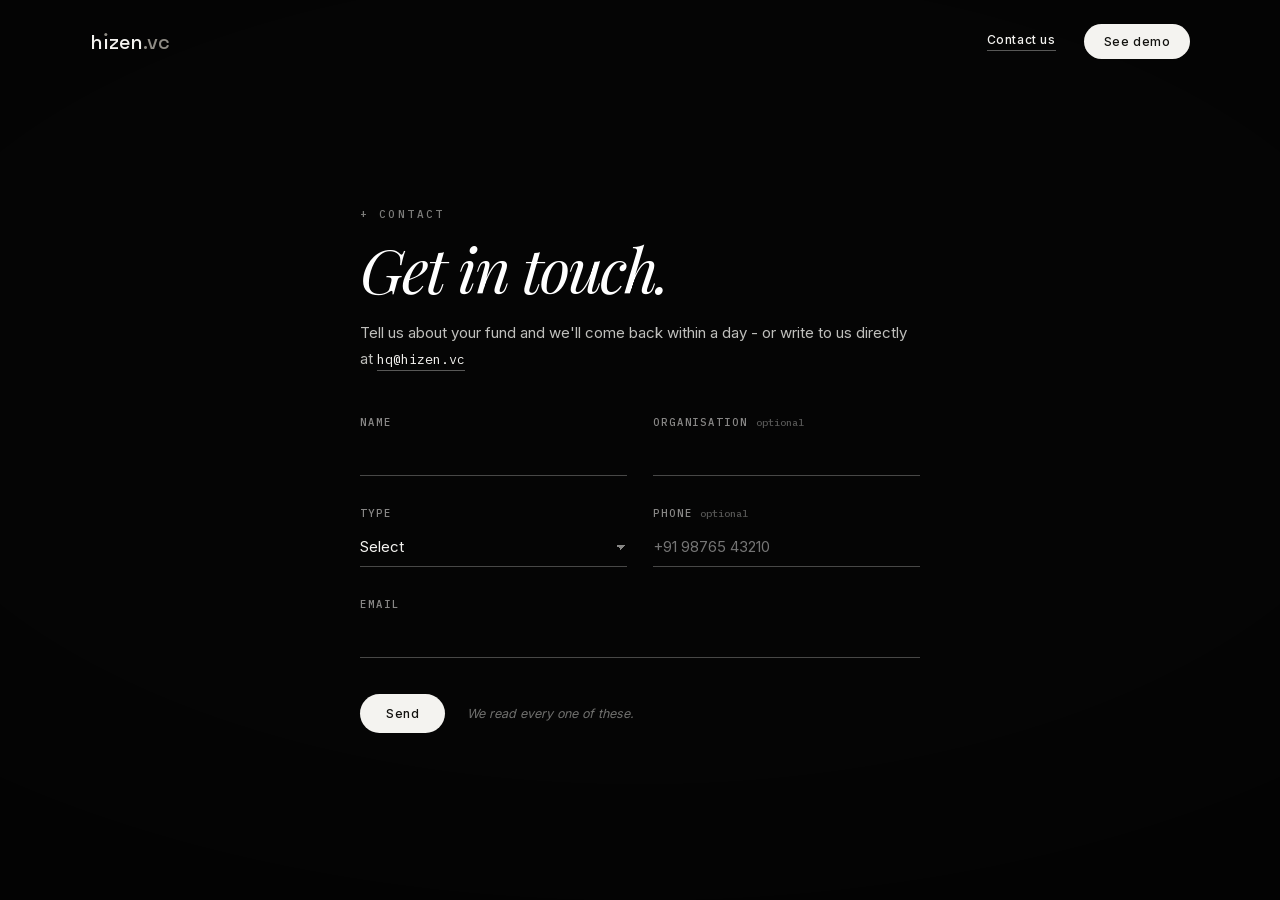
==== commit b8cd46a3: "contact: the form did not actually disappear on success `form.hidden = true` sets the attribute, but" ====
--- a/contact.html
+++ b/contact.html
@@ -23,6 +23,10 @@
     .f option{background:#12120f;color:#f4f3f0}
     .f .opt{text-transform:none;letter-spacing:0;font-size:10px;color:rgba(244,243,240,0.34)}
     button[disabled]{opacity:0.5;cursor:default}
+    /* The UA's `[hidden]{display:none}` loses to ANY display declaration, and
+       the form carries an inline `display:flex` — so setting .hidden left it
+       on screen beside the confirmation panel. */
+    [hidden]{display:none !important}
   </style>
 <meta name="description" content="Everything an analyst runs before a deal — done, before the call.">
 <link rel="icon" type="image/png" sizes="32x32" href="/img/icon-32-dark.png">
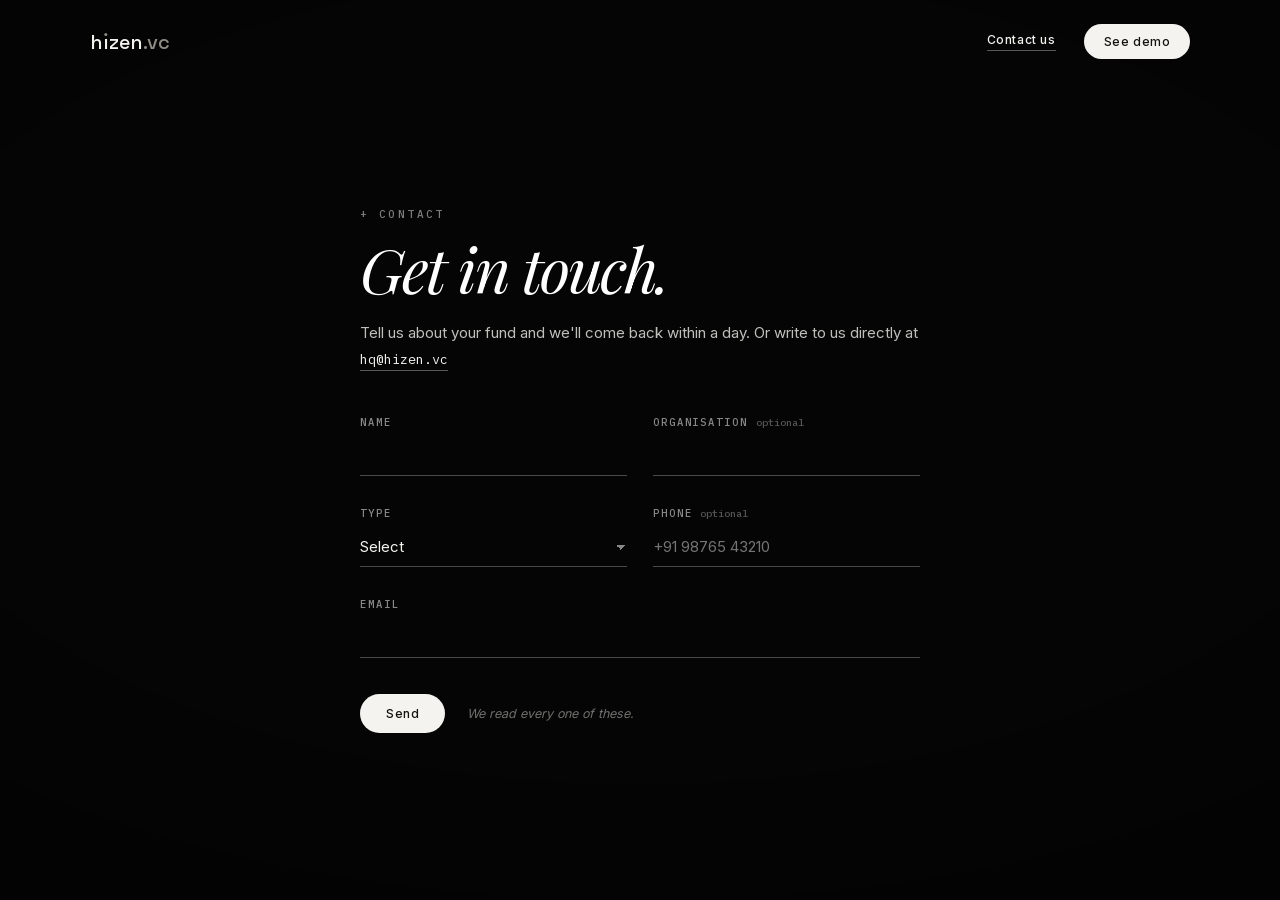
==== commit 4e66be4f: "site: cut the em dashes, and say where the film is The confirmation ended "In the meantime, the demo" ====
--- a/contact.html
+++ b/contact.html
@@ -5,7 +5,7 @@
 <head>
 <meta charset="utf-8">
 <meta name="viewport" content="width=device-width, initial-scale=1">
-<title>Get in touch — hızen.vc</title>
+<title>Get in touch · hızen.vc</title>
   <link rel="stylesheet" href="./fonts/fonts.css">
   <style>
     body{margin:0;background:#050505;color:#f4f3f0;-webkit-font-smoothing:antialiased}
@@ -28,17 +28,17 @@
        on screen beside the confirmation panel. */
     [hidden]{display:none !important}
   </style>
-<meta name="description" content="Everything an analyst runs before a deal — done, before the call.">
+<meta name="description" content="Everything an analyst runs before a deal, done before the call.">
 <link rel="icon" type="image/png" sizes="32x32" href="/img/icon-32-dark.png">
 <link rel="icon" type="image/png" sizes="32x32" href="/img/icon-32-light.png" media="(prefers-color-scheme: dark)">
 <link rel="apple-touch-icon" href="/img/icon-180-dark.png">
-<meta property="og:title" content="hızen.vc — intelligence for private capital">
-<meta property="og:description" content="Everything an analyst runs before a deal — done, before the call.">
+<meta property="og:title" content="hızen.vc · intelligence for private capital">
+<meta property="og:description" content="Everything an analyst runs before a deal, done before the call.">
 <meta property="og:image" content="https://hizen.vc/img/og.png">
 <meta property="og:url" content="https://hizen.vc/">
 <meta name="twitter:card" content="summary_large_image">
-<meta name="twitter:title" content="hızen.vc — intelligence for private capital">
-<meta name="twitter:description" content="Everything an analyst runs before a deal — done, before the call.">
+<meta name="twitter:title" content="hızen.vc · intelligence for private capital">
+<meta name="twitter:description" content="Everything an analyst runs before a deal, done before the call.">
 <meta name="twitter:image" content="https://hizen.vc/img/og.png">
 <style>
   /* The builder writes hover intent as a `style-hover` attribute its own runtime
@@ -88,7 +88,7 @@
   <div style="width:min(560px,100%)">
     <div style="font-family:'IBM Plex Mono',monospace;font-weight:500;font-size:11px;letter-spacing:0.22em;text-transform:uppercase;color:rgba(244,243,240,0.5);margin-bottom:16px">+ Contact</div>
     <h1 style="margin:0;font-family:'Playfair Display',Georgia,serif;font-style:italic;font-weight:400;font-size:clamp(38px,5vw,62px);line-height:1.02;letter-spacing:-0.04em;color:#ffffff">Get in touch.</h1>
-    <p style="margin:20px 0 0;font-family:Inter,sans-serif;font-weight:400;font-size:15px;line-height:1.7;color:rgba(244,243,240,0.78)">Tell us about your fund and we'll come back within a day - or write to us directly at <a href="mailto:hq@hizen.vc" style="font-family:'IBM Plex Mono',monospace;font-size:13.5px;color:#f4f3f0;text-decoration:none;border-bottom:1px solid rgba(244,243,240,0.35);padding-bottom:2px" style-hover="color:#b5b2a8">hq@hizen.vc</a></p>
+    <p id="gi-intro" style="margin:20px 0 0;font-family:Inter,sans-serif;font-weight:400;font-size:15px;line-height:1.7;color:rgba(244,243,240,0.78)">Tell us about your fund and we'll come back within a day. Or write to us directly at <a href="mailto:hq@hizen.vc" style="font-family:'IBM Plex Mono',monospace;font-size:13.5px;color:#f4f3f0;text-decoration:none;border-bottom:1px solid rgba(244,243,240,0.35);padding-bottom:2px" style-hover="color:#b5b2a8">hq@hizen.vc</a></p>
     <form id="gi" style="margin-top:44px;display:flex;flex-direction:column;gap:30px">
       <div style="display:grid;grid-template-columns:1fr 1fr;gap:26px">
         <label class="f">Name
@@ -136,8 +136,8 @@
          on a phone, where the button is often the last thing on screen. -->
     <div id="gi-done" hidden style="margin-top:44px">
       <div style="font-family:'IBM Plex Mono',monospace;font-weight:500;font-size:11px;letter-spacing:0.22em;text-transform:uppercase;color:rgba(244,243,240,0.5)">+ Received</div>
-      <p style="margin:16px 0 0;font-family:Inter,sans-serif;font-size:18px;line-height:1.6;color:#f4f3f0">Thank you — we have your details.</p>
-      <p style="margin:10px 0 0;font-family:Inter,sans-serif;font-size:15px;line-height:1.7;color:rgba(244,243,240,0.7)">We come back within a day. In the meantime, the <a href="./demo.html" class="clink">demo film</a> runs 1:16.</p>
+      <p style="margin:16px 0 0;font-family:Inter,sans-serif;font-size:18px;line-height:1.6;color:#f4f3f0">Thank you. We have your details.</p>
+      <p style="margin:10px 0 0;font-family:Inter,sans-serif;font-size:15px;line-height:1.7;color:rgba(244,243,240,0.7)">We come back within a day. In the meantime, please see the demo film <a href="./demo.html" class="clink">here</a>.</p>
     </div>
   </div>
 </main>
@@ -209,7 +209,11 @@
       // reported "Got it" for a submission the server had thrown away.
       const result = await reply.json();
       if (result.error) throw new Error(result.error);
+      // The intro invites you to get in touch and promises a reply within a
+      // day. Left up, it sits directly above the confirmation making the same
+      // promise — which reads as a page that did not update.
       form.hidden = true;
+      document.getElementById('gi-intro').hidden = true;
       done.hidden = false;
       done.scrollIntoView({ block: 'center', behavior: 'smooth' });
     } catch (failure) {
